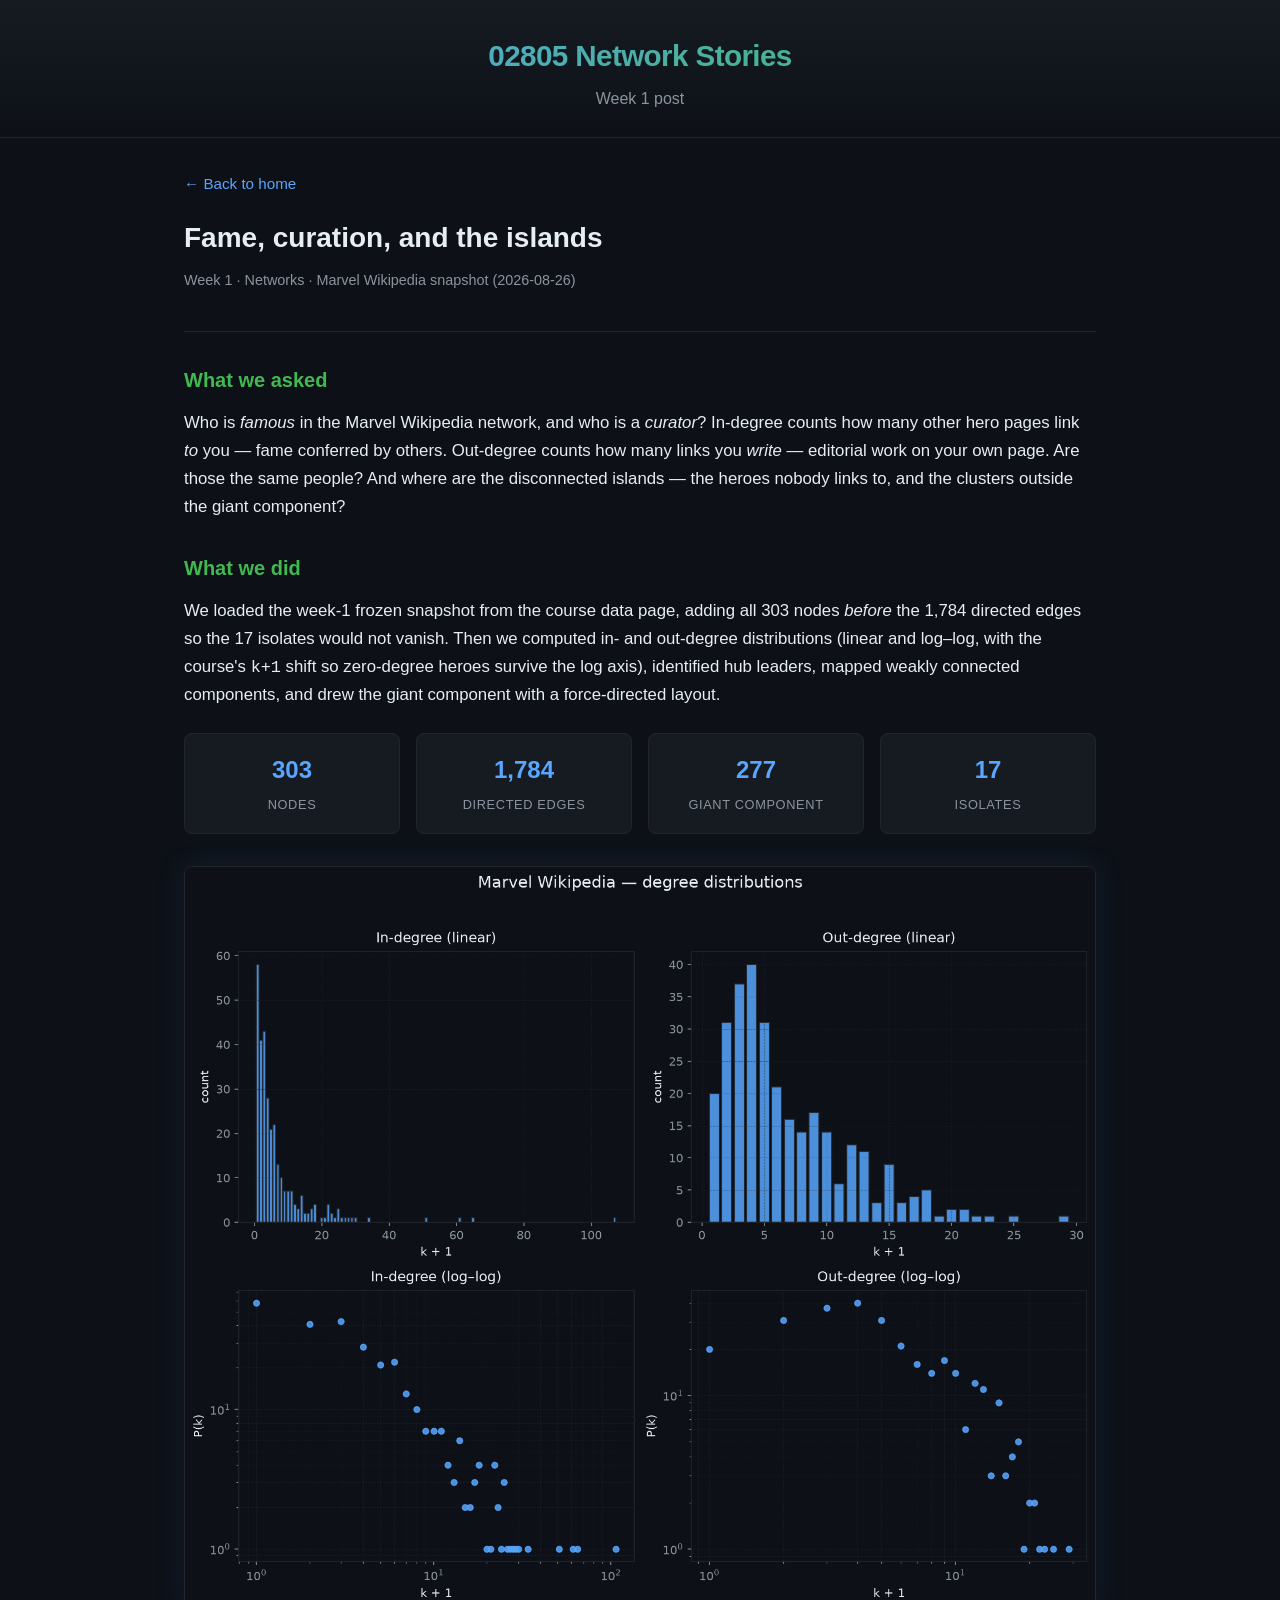
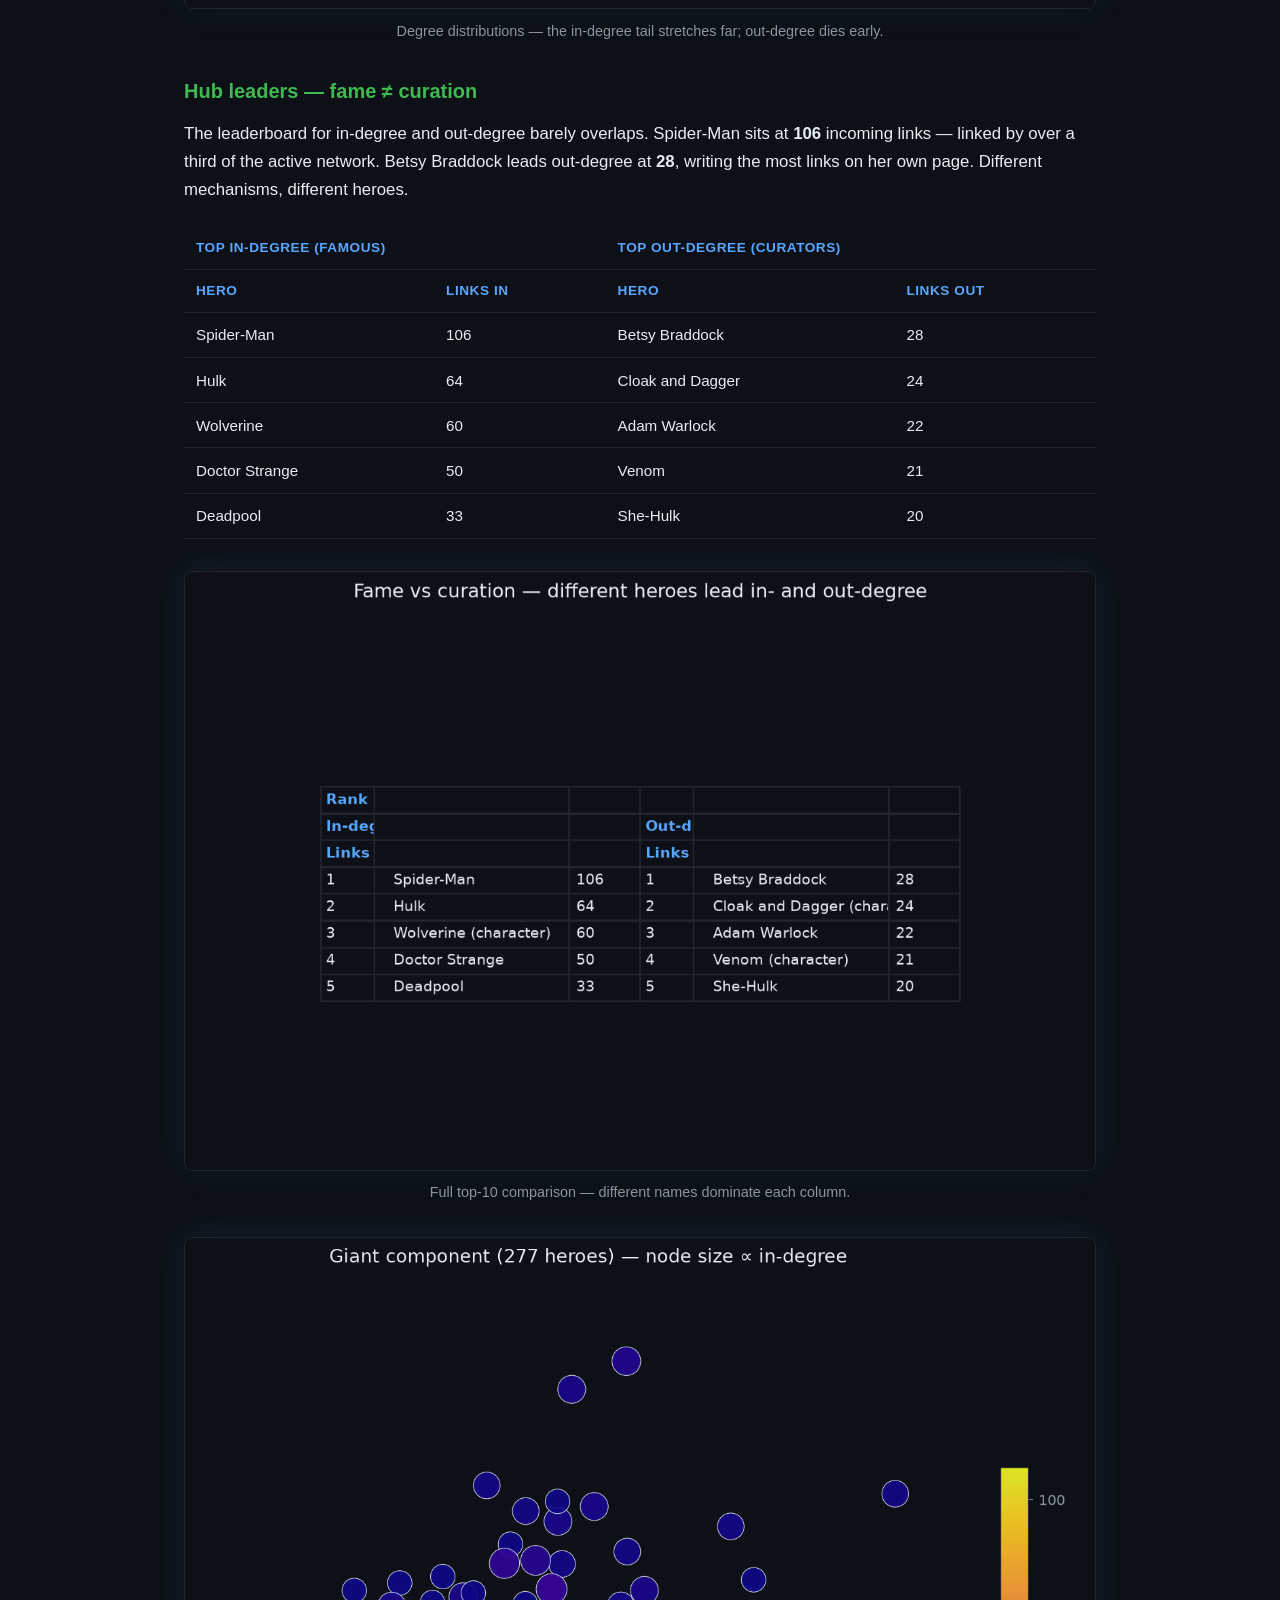
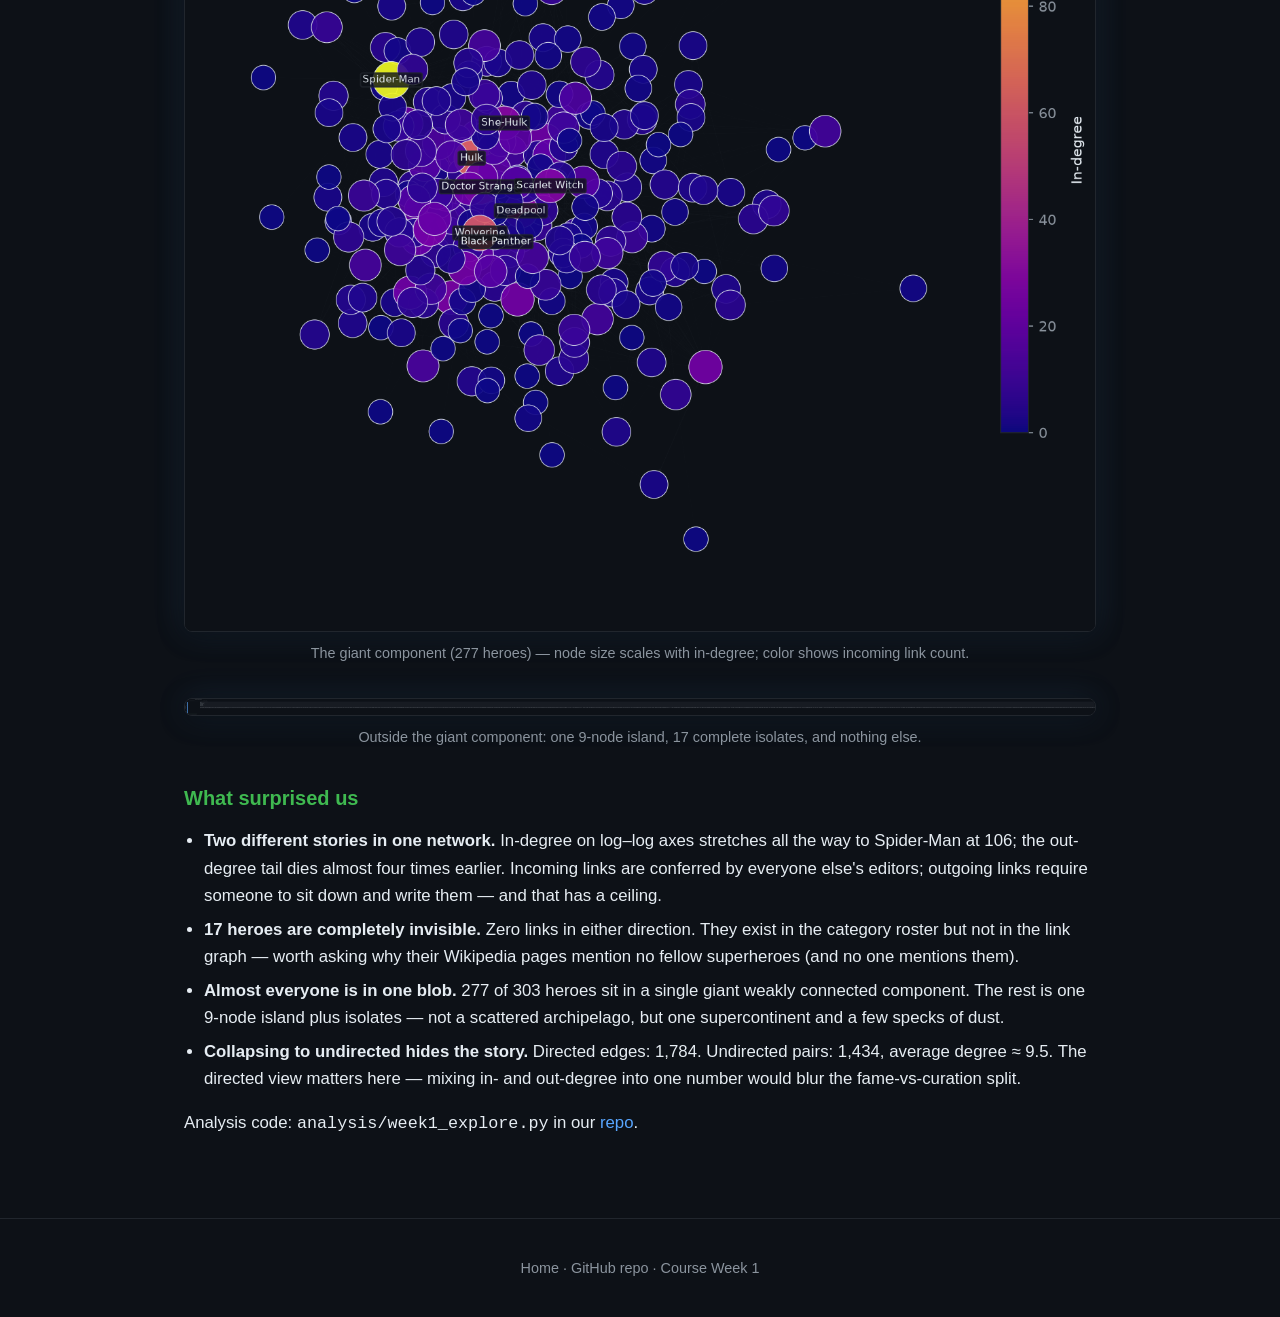
==== docs/posts/week1.html @ 497aa829 "site one shot" ====
<!DOCTYPE html>
<html lang="en">
<head>
  <meta charset="UTF-8">
  <meta name="viewport" content="width=device-width, initial-scale=1.0">
  <title>Week 1 · Fame, curation, and the islands — 02805 Network Stories</title>
  <link rel="stylesheet" href="../css/style.css">
</head>
<body>
  <header class="site-header">
    <h1>02805 Network Stories</h1>
    <p class="tagline">Week 1 post</p>
  </header>

  <main class="wide">
    <a class="back-link" href="../index.html">← Back to home</a>

    <header class="post-header">
      <h1>Fame, curation, and the islands</h1>
      <p class="meta">Week 1 · Networks · Marvel Wikipedia snapshot (2026-08-26)</p>
    </header>

    <article>
      <h2>What we asked</h2>
      <p>
        Who is <em>famous</em> in the Marvel Wikipedia network, and who is a <em>curator</em>?
        In-degree counts how many other hero pages link <em>to</em> you — fame conferred by others.
        Out-degree counts how many links you <em>write</em> — editorial work on your own page.
        Are those the same people? And where are the disconnected islands — the heroes nobody links to, and the clusters outside the giant component?
      </p>

      <h2>What we did</h2>
      <p>
        We loaded the week-1 frozen snapshot from the course data page, adding all 303 nodes
        <em>before</em> the 1,784 directed edges so the 17 isolates would not vanish.
        Then we computed in- and out-degree distributions (linear and log–log, with the course's
        <code>k+1</code> shift so zero-degree heroes survive the log axis), identified hub leaders,
        mapped weakly connected components, and drew the giant component with a force-directed layout.
      </p>

      <div class="stats-grid">
        <div class="stat-box">
          <span class="value">303</span>
          <span class="label">Nodes</span>
        </div>
        <div class="stat-box">
          <span class="value">1,784</span>
          <span class="label">Directed edges</span>
        </div>
        <div class="stat-box">
          <span class="value">277</span>
          <span class="label">Giant component</span>
        </div>
        <div class="stat-box">
          <span class="value">17</span>
          <span class="label">Isolates</span>
        </div>
      </div>

      <figure>
        <img src="../assets/week1/degree_distributions.png" alt="In-degree and out-degree distributions on linear and log-log axes">
        <figcaption>Degree distributions — the in-degree tail stretches far; out-degree dies early.</figcaption>
      </figure>

      <h2>Hub leaders — fame ≠ curation</h2>
      <p>
        The leaderboard for in-degree and out-degree barely overlaps. Spider-Man sits at
        <strong>106</strong> incoming links — linked by over a third of the active network.
        Betsy Braddock leads out-degree at <strong>28</strong>, writing the most links on her own page.
        Different mechanisms, different heroes.
      </p>

      <table class="data-table">
        <thead>
          <tr>
            <th colspan="2">Top in-degree (famous)</th>
            <th colspan="2">Top out-degree (curators)</th>
          </tr>
          <tr>
            <th>Hero</th>
            <th>Links in</th>
            <th>Hero</th>
            <th>Links out</th>
          </tr>
        </thead>
        <tbody>
          <tr><td>Spider-Man</td><td>106</td><td>Betsy Braddock</td><td>28</td></tr>
          <tr><td>Hulk</td><td>64</td><td>Cloak and Dagger</td><td>24</td></tr>
          <tr><td>Wolverine</td><td>60</td><td>Adam Warlock</td><td>22</td></tr>
          <tr><td>Doctor Strange</td><td>50</td><td>Venom</td><td>21</td></tr>
          <tr><td>Deadpool</td><td>33</td><td>She-Hulk</td><td>20</td></tr>
        </tbody>
      </table>

      <figure>
        <img src="../assets/week1/hub_table.png" alt="Extended hub comparison table">
        <figcaption>Full top-10 comparison — different names dominate each column.</figcaption>
      </figure>

      <figure>
        <img src="../assets/week1/network_giant_component.png" alt="Force-directed layout of the giant component">
        <figcaption>The giant component (277 heroes) — node size scales with in-degree; color shows incoming link count.</figcaption>
      </figure>

      <figure>
        <img src="../assets/week1/islands_and_isolates.png" alt="Component sizes and list of isolates">
        <figcaption>Outside the giant component: one 9-node island, 17 complete isolates, and nothing else.</figcaption>
      </figure>

      <h2>What surprised us</h2>
      <ul>
        <li>
          <strong>Two different stories in one network.</strong> In-degree on log–log axes stretches all the way to Spider-Man at 106; the out-degree tail dies almost four times earlier. Incoming links are conferred by everyone else's editors; outgoing links require someone to sit down and write them — and that has a ceiling.
        </li>
        <li>
          <strong>17 heroes are completely invisible.</strong> Zero links in either direction. They exist in the category roster but not in the link graph — worth asking why their Wikipedia pages mention no fellow superheroes (and no one mentions them).
        </li>
        <li>
          <strong>Almost everyone is in one blob.</strong> 277 of 303 heroes sit in a single giant weakly connected component. The rest is one 9-node island plus isolates — not a scattered archipelago, but one supercontinent and a few specks of dust.
        </li>
        <li>
          <strong>Collapsing to undirected hides the story.</strong> Directed edges: 1,784. Undirected pairs: 1,434, average degree ≈ 9.5. The directed view matters here — mixing in- and out-degree into one number would blur the fame-vs-curation split.
        </li>
      </ul>

      <p>
        Analysis code: <code>analysis/week1_explore.py</code> in our
        <a href="https://github.com/Benyla/02805_SGI" target="_blank" rel="noopener">repo</a>.
      </p>
    </article>
  </main>

  <footer class="site-footer">
    <p>
      <a href="../index.html">Home</a>
      ·
      <a href="https://github.com/Benyla/02805_SGI" target="_blank" rel="noopener">GitHub repo</a>
      ·
      <a href="https://sunelehmann.com/socialgraphs2026-web/weeks/week1.html" target="_blank" rel="noopener">Course Week 1</a>
    </p>
  </footer>
</body>
</html>
---- docs/css/style.css ----
/* 02805 Network Stories — dark network-science theme */

:root {
  --bg: #0d1117;
  --bg-elevated: #161b22;
  --border: #21262d;
  --text: #e6edf3;
  --text-muted: #8b949e;
  --accent: #58a6ff;
  --accent-green: #3fb950;
  --glow: rgba(88, 166, 255, 0.15);
}

*,
*::before,
*::after {
  box-sizing: border-box;
}

html {
  scroll-behavior: smooth;
}

body {
  margin: 0;
  font-family: -apple-system, BlinkMacSystemFont, "Segoe UI", Roboto, Oxygen,
    Ubuntu, sans-serif;
  font-size: 1.05rem;
  line-height: 1.65;
  color: var(--text);
  background: var(--bg);
  min-height: 100vh;
}

a {
  color: var(--accent);
  text-decoration: none;
  transition: color 0.15s ease;
}

a:hover {
  color: var(--accent-green);
  text-decoration: underline;
}

.site-header {
  border-bottom: 1px solid var(--border);
  background: linear-gradient(180deg, var(--bg-elevated) 0%, var(--bg) 100%);
  padding: 2rem 1.5rem 1.5rem;
  text-align: center;
}

.site-header h1 {
  margin: 0 0 0.35rem;
  font-size: 1.85rem;
  font-weight: 700;
  letter-spacing: -0.02em;
  background: linear-gradient(135deg, var(--accent) 0%, var(--accent-green) 100%);
  -webkit-background-clip: text;
  -webkit-text-fill-color: transparent;
  background-clip: text;
}

.site-header .tagline {
  margin: 0;
  color: var(--text-muted);
  font-size: 1rem;
}

main {
  max-width: 820px;
  margin: 0 auto;
  padding: 2rem 1.5rem 4rem;
}

main.wide {
  max-width: 960px;
}

.group-card {
  background: var(--bg-elevated);
  border: 1px solid var(--border);
  border-radius: 10px;
  padding: 1.25rem 1.5rem;
  margin: 2rem 0;
  box-shadow: 0 0 24px var(--glow);
}

.group-card h2 {
  margin: 0 0 0.5rem;
  font-size: 0.85rem;
  text-transform: uppercase;
  letter-spacing: 0.08em;
  color: var(--text-muted);
}

.group-card .group-name {
  font-size: 1.25rem;
  font-weight: 600;
  margin: 0 0 0.25rem;
}

.group-card .members {
  margin: 0;
  color: var(--text-muted);
}

.post-list {
  list-style: none;
  padding: 0;
  margin: 2rem 0 0;
}

.post-list li {
  border: 1px solid var(--border);
  border-radius: 8px;
  margin-bottom: 0.75rem;
  transition: border-color 0.15s ease, box-shadow 0.15s ease;
}

.post-list li:hover {
  border-color: var(--accent);
  box-shadow: 0 0 16px var(--glow);
}

.post-list a {
  display: block;
  padding: 1rem 1.25rem;
  text-decoration: none;
  color: inherit;
}

.post-list a:hover {
  text-decoration: none;
}

.post-list .post-title {
  font-weight: 600;
  color: var(--accent);
  margin-bottom: 0.25rem;
}

.post-list .post-meta {
  font-size: 0.9rem;
  color: var(--text-muted);
}

.post-header {
  margin-bottom: 2rem;
  padding-bottom: 1.5rem;
  border-bottom: 1px solid var(--border);
}

.post-header h1 {
  margin: 0 0 0.5rem;
  font-size: 1.75rem;
  line-height: 1.25;
}

.post-header .meta {
  color: var(--text-muted);
  font-size: 0.9rem;
}

.back-link {
  display: inline-block;
  margin-bottom: 1.5rem;
  font-size: 0.95rem;
}

article h2 {
  margin: 2rem 0 0.75rem;
  font-size: 1.25rem;
  color: var(--accent-green);
}

article p {
  margin: 0 0 1rem;
}

article ul {
  margin: 0 0 1rem;
  padding-left: 1.25rem;
}

article li {
  margin-bottom: 0.35rem;
}

figure {
  margin: 2rem 0;
  padding: 0;
}

figure img {
  display: block;
  width: 100%;
  height: auto;
  border: 1px solid var(--border);
  border-radius: 8px;
  box-shadow: 0 4px 24px rgba(0, 0, 0, 0.4), 0 0 32px var(--glow);
}

figure figcaption {
  margin-top: 0.65rem;
  font-size: 0.9rem;
  color: var(--text-muted);
  text-align: center;
}

.stats-grid {
  display: grid;
  grid-template-columns: repeat(auto-fit, minmax(140px, 1fr));
  gap: 1rem;
  margin: 1.5rem 0 2rem;
}

.stat-box {
  background: var(--bg-elevated);
  border: 1px solid var(--border);
  border-radius: 8px;
  padding: 1rem;
  text-align: center;
}

.stat-box .value {
  display: block;
  font-size: 1.5rem;
  font-weight: 700;
  color: var(--accent);
}

.stat-box .label {
  font-size: 0.8rem;
  color: var(--text-muted);
  text-transform: uppercase;
  letter-spacing: 0.05em;
}

table.data-table {
  width: 100%;
  border-collapse: collapse;
  margin: 1.5rem 0;
  font-size: 0.95rem;
}

table.data-table th,
table.data-table td {
  padding: 0.6rem 0.75rem;
  text-align: left;
  border-bottom: 1px solid var(--border);
}

table.data-table th {
  color: var(--accent);
  font-weight: 600;
  font-size: 0.85rem;
  text-transform: uppercase;
  letter-spacing: 0.04em;
}

table.data-table tr:hover td {
  background: var(--bg-elevated);
}

.site-footer {
  border-top: 1px solid var(--border);
  padding: 1.5rem;
  text-align: center;
  font-size: 0.9rem;
  color: var(--text-muted);
}

.site-footer a {
  color: var(--text-muted);
}

.site-footer a:hover {
  color: var(--accent);
}

@media (max-width: 600px) {
  .site-header h1 {
    font-size: 1.5rem;
  }

  main {
    padding: 1.5rem 1rem 3rem;
  }
}
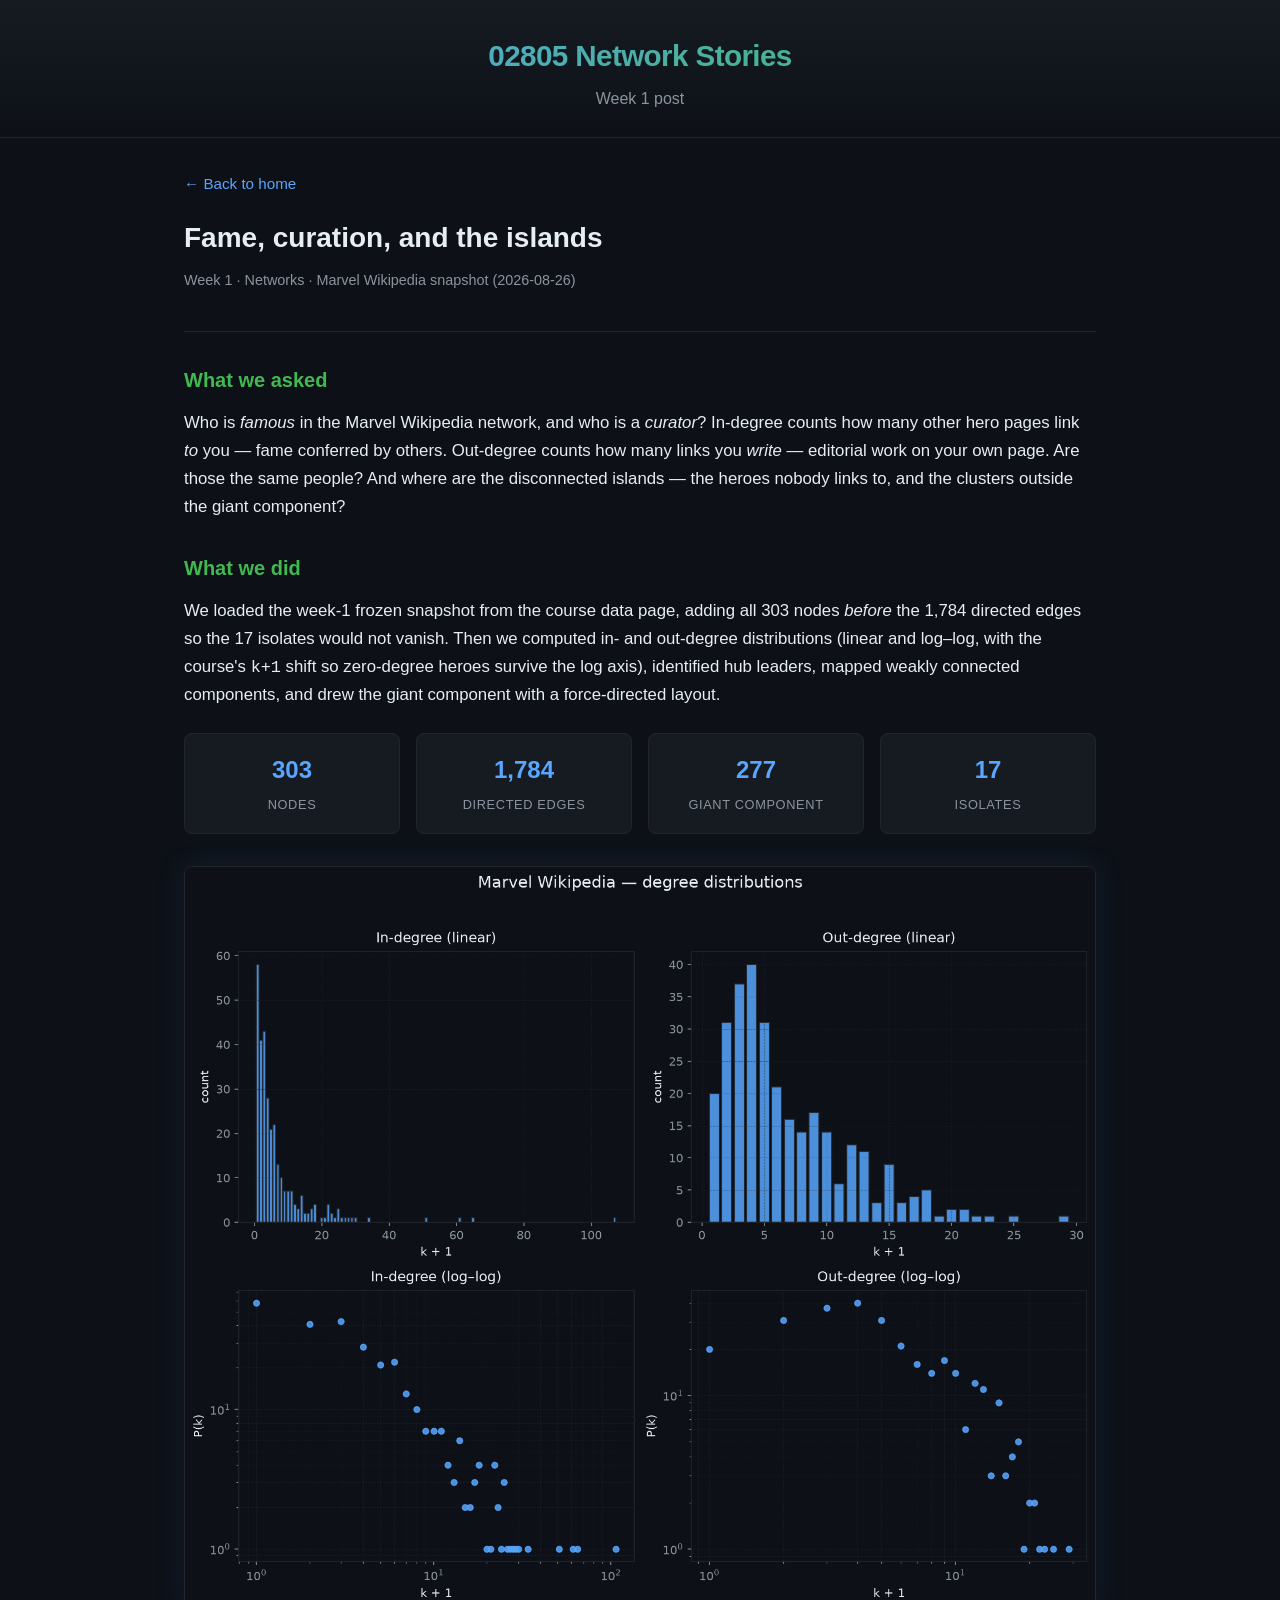
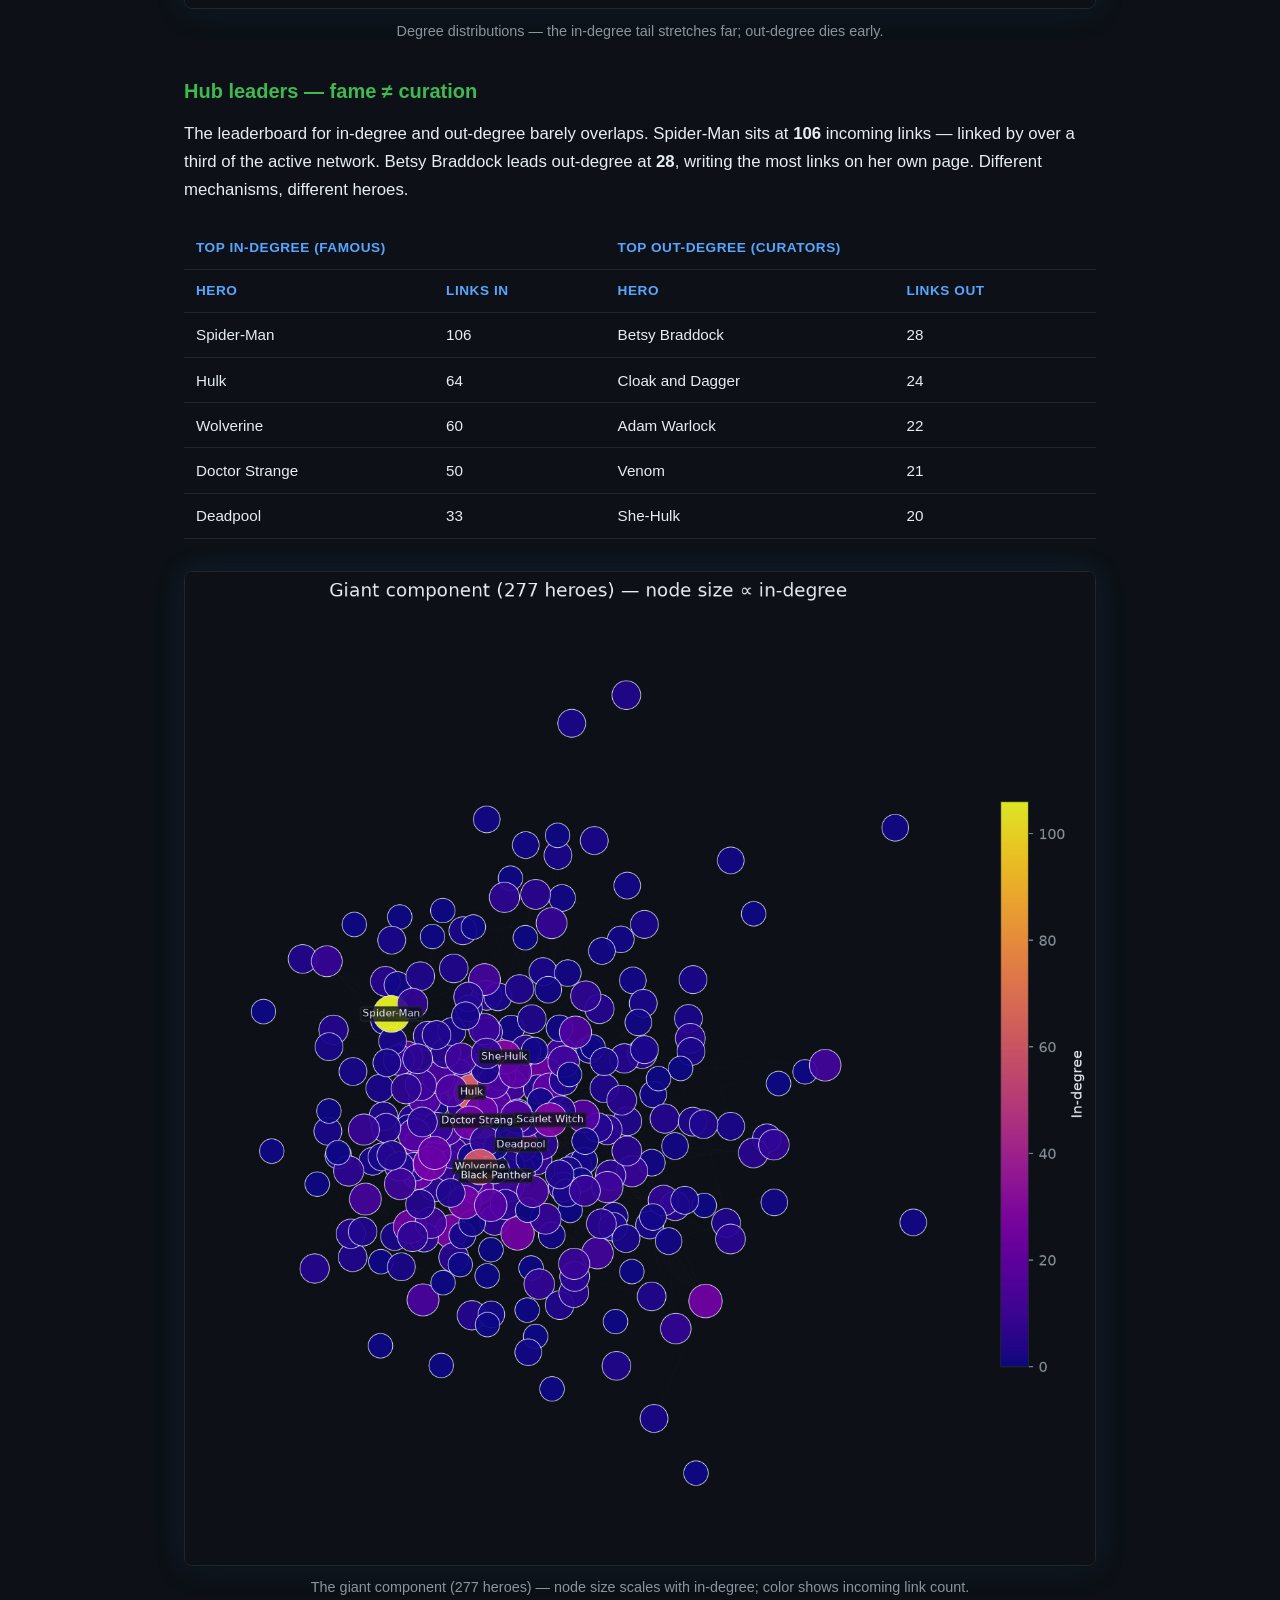
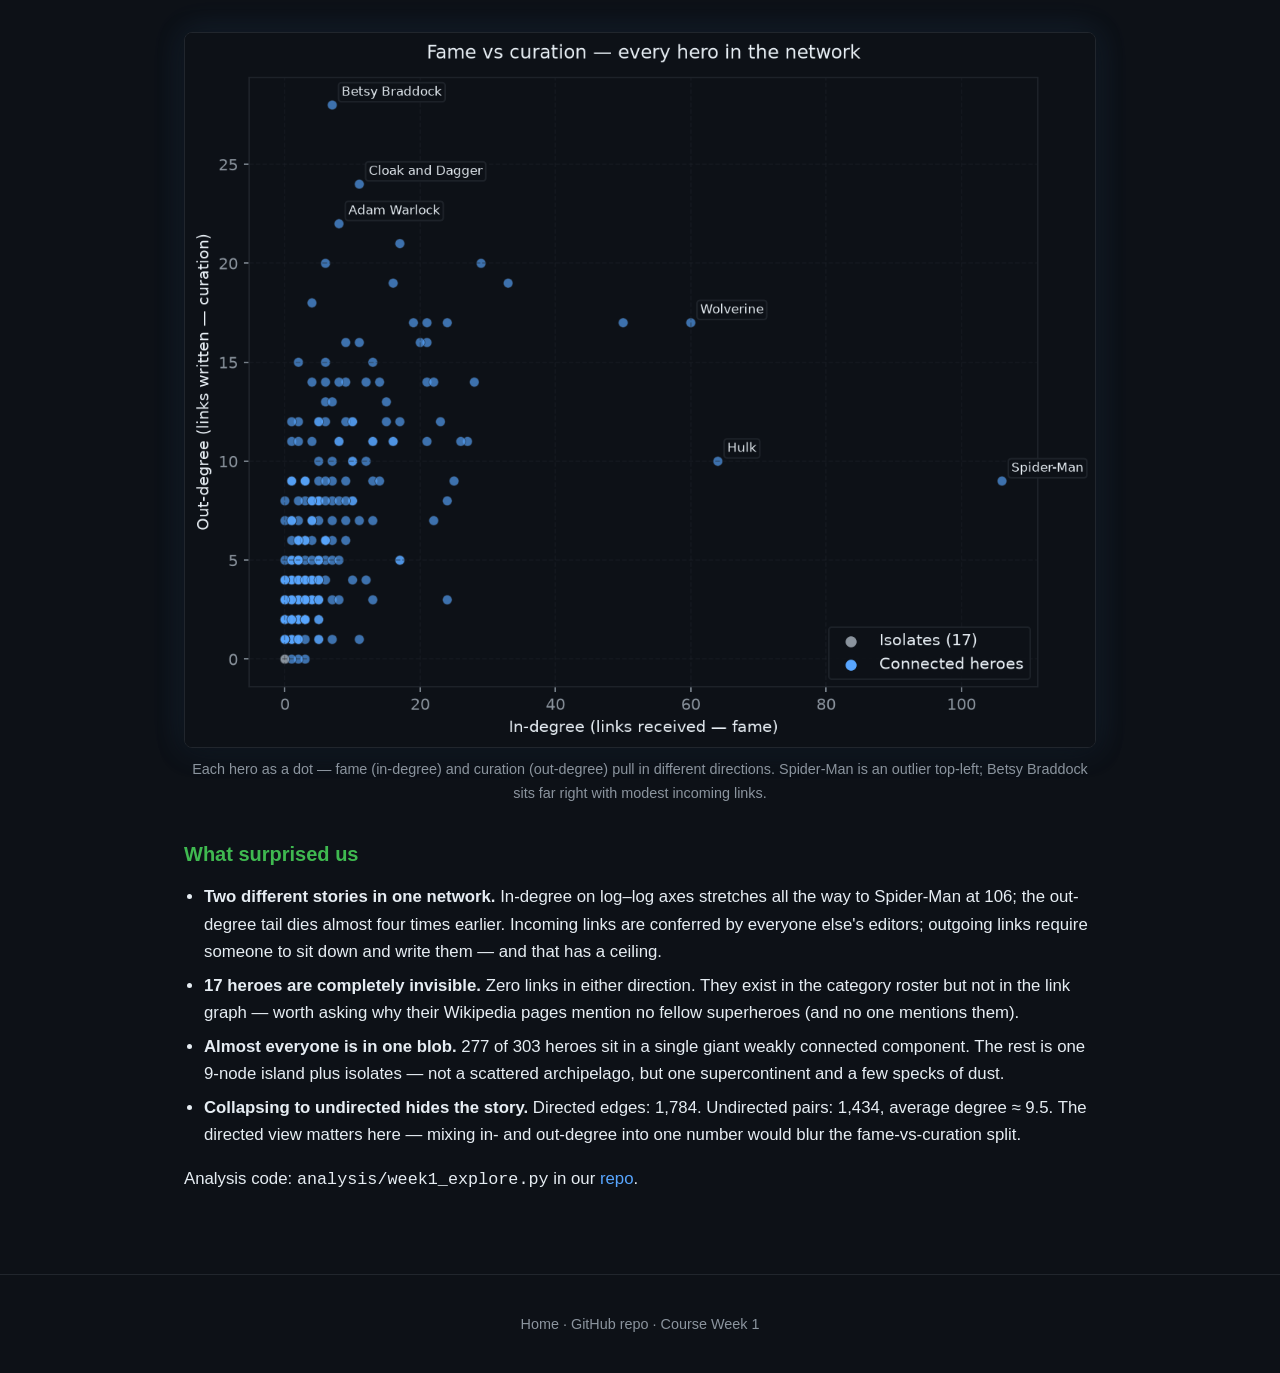
==== commit 0a8a2791: "site two shot" ====
--- a/docs/posts/week1.html
+++ b/docs/posts/week1.html
@@ -93,18 +93,13 @@
       </table>
 
       <figure>
-        <img src="../assets/week1/hub_table.png" alt="Extended hub comparison table">
-        <figcaption>Full top-10 comparison — different names dominate each column.</figcaption>
-      </figure>
-
-      <figure>
         <img src="../assets/week1/network_giant_component.png" alt="Force-directed layout of the giant component">
         <figcaption>The giant component (277 heroes) — node size scales with in-degree; color shows incoming link count.</figcaption>
       </figure>
 
       <figure>
-        <img src="../assets/week1/islands_and_isolates.png" alt="Component sizes and list of isolates">
-        <figcaption>Outside the giant component: one 9-node island, 17 complete isolates, and nothing else.</figcaption>
+        <img src="../assets/week1/in_vs_out_degree.png" alt="Scatter plot of in-degree versus out-degree for each hero">
+        <figcaption>Each hero as a dot — fame (in-degree) and curation (out-degree) pull in different directions. Spider-Man is an outlier top-left; Betsy Braddock sits far right with modest incoming links.</figcaption>
       </figure>
 
       <h2>What surprised us</h2>
